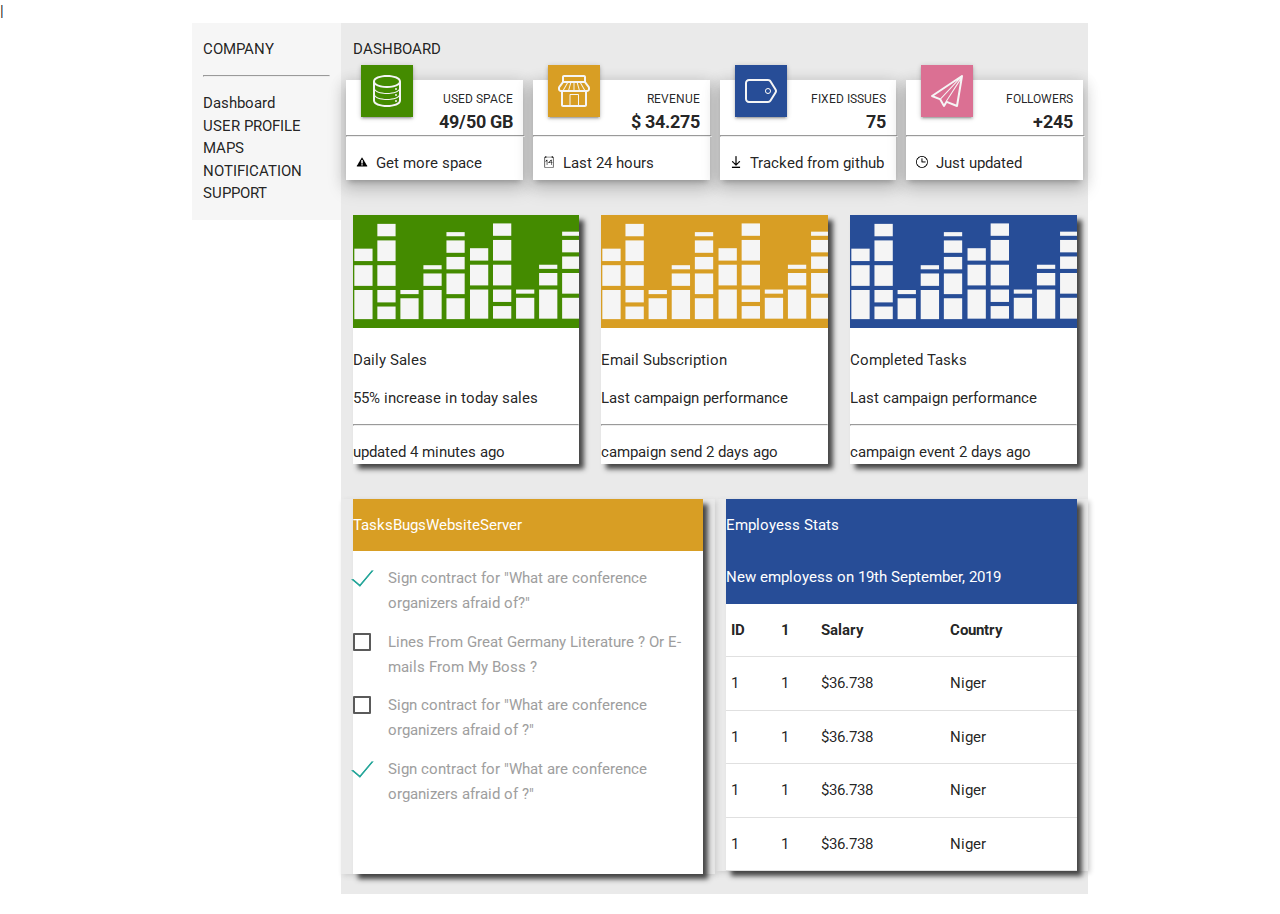
==== index.html @ 2d801c5c "finish top blocks" ====
<!DOCTYPE html>
<html lang="en">

<head>
    <meta charset="UTF-8">
    <meta http-equiv="X-UA-Compatible" content="IE=edge">
    <meta name="viewport" content="width=device-width, initial-scale=1.0">
    <!-- Compiled and minified CSS -->
    <link rel="stylesheet" href="https://cdnjs.cloudflare.com/ajax/libs/materialize/1.0.0/css/materialize.min.css">|
    <link rel="preconnect" href="https://fonts.googleapis.com">
<link rel="preconnect" href="https://fonts.gstatic.com" crossorigin>
<link href="https://fonts.googleapis.com/css2?family=Roboto:wght@300&display=swap" rel="stylesheet">
    <link rel="stylesheet" href="./css/style.css">
    <title>Document</title>
</head>

<body>


    <div class="container">
        <div class="row">

            <div class="col s0 m0 xl2 blocknav">
                <p>COMPANY</p>
                <hr>
                <ul>
                    <li>Dashboard</li>
                    <li>USER PROFILE</li>
                    <li>MAPS</li>
                    <li>NOTIFICATION</li>
                    <li>SUPPORT</li>
                </ul>


            </div>
            <div class="col s12 m12 xl10 bg-main-col">
                <p>DASHBOARD</p>


                <div class="row">
                    <div class="col s12 m6 l6 xl3 adaptdiv">
                        <div class="forcolorblock z-depth-3">
                            <img class="colorblock-1 blockico-top z-depth-1" src="./img/data_white.svg" alt="">
                            <p class="hcard-text">USED SPACE</p>
                            <p class="hcard-text-2">49/50 GB</p>
                            <hr class="hronblock">
                            <p class="desc-top-card"> <span>   <img class="ico-top-card-desc" src="./img/alert.png" alt=""> &nbsp; </span> Get more space</p>
                        </div>
                    </div>
                    <div class="col s12 m6 l6 xl3 adaptdiv">

                        <div class="forcolorblock z-depth-3">

                            <img class="colorblock-2 blockico-top z-depth-1" src="./img/shop_white.svg" alt="">
                            <p class="hcard-text">REVENUE</p>
                            <p class="hcard-text-2">$ 34.275</p>
                            <hr class="hronblock">
                            <p class="desc-top-card"> <span>   <img class="ico-top-card-desc" src="./img/calendar.png" alt=""> &nbsp; </span> Last 24 hours</p>
                        </div>

                    </div>
                    <div class="col s12 m6 l6 xl3 adaptdiv">

                        <div class="forcolorblock z-depth-3">

                            <img class="colorblock-3 blockico-top z-depth-1" src="./img/tag_white.svg" alt="">
                            <p class="hcard-text">FIXED ISSUES</p>
                            <p class="hcard-text-2">75</p>
                            <hr class="hronblock">
                            <p class="desc-top-card"> <span>   <img class="ico-top-card-desc" src="./img/down.png" alt="">  &nbsp;</span> Tracked from github</p>
                        </div>

                    </div>
                    <div class="col s12 m6 l6 xl3 adaptdiv">

                        <div class="forcolorblock z-depth-3">

                            <img class="colorblock-4 blockico-top z-depth-1" src="./img/paperplane_white.svg" alt="">
                            <p class="hcard-text">FOLLOWERS</p>
                            <p class="hcard-text-2">+245</p>
                            <hr class="hronblock">
                            <p class="desc-top-card"> <span>   <img class="ico-top-card-desc" src="./img/time.png" alt="">  &nbsp;</span> Just updated</p>
                        </div>

                    </div>
                </div>

                <div class="row">
                    <div class="col s12 m12 l4 xl4 graphblock ">
                        <div class="blocks-graph">
                            <img class="imggraph1" src="./img/graphics.svg" alt="">
                            <p>Daily Sales</p>
                            <p>55% increase in today sales</p>
                            <hr>

                            <p>updated 4 minutes ago</p>
                        </div>
                    </div>
                    <div class="col s12 m12 l4 xl4 graphblock ">
                        <div class="blocks-graph">
                            <img class="imggraph2" src="./img/graphics.svg" alt="">
                            <p>Email Subscription</p>
                            <p>Last campaign performance</p>
                            <hr>

                            <p>campaign send 2 days ago</p>
                        </div>
                    </div>
                    <div class="col s12 m12 l4 xl4 graphblock ">
                        <div class="blocks-graph">
                            <img class="imggraph3" src="./img/graphics.svg" alt="">
                            <p>Completed Tasks</p>
                            <p>Last campaign performance</p>
                            <hr>

                            <p>campaign event 2 days ago</p>
                        </div>
                    </div>
                </div>


                <div class="row">
                    <div class="col s12 m12 l12 xl6 task-employ">

                        <div class="checkers">

                            <div class="topplockk1 cte">
                                <p>Tasks</p>
                                <p>Bugs</p>
                                <p>Website</p>
                                <p>Server</p>
                            </div>


                            <form class="color-check-form" action="#">
                                <p>

                                    <label>
                                        <input type="checkbox" checked="checked" />
                                        <span>Sign contract for "What are conference organizers afraid of?"</span>
                                    </label>
                                </p>
                                <p>
                                    <label>
                                        <input type="checkbox" />
                                        <span>Lines From Great Germany Literature ? Or E-mails From My Boss ?</span>
                                    </label>
                                </p>
                                <p>
                                    <label>
                                        <input type="checkbox" />
                                        <span>Sign contract for "What are conference organizers afraid of ?"</span>
                                    </label>
                                </p>
                                <p>
                                    <label>
                                        <input type="checkbox" checked="checked" />
                                        <span>Sign contract for "What are conference organizers afraid of ?"</span>
                                    </label>
                                </p>

                            </form>
                        </div>
                    </div>
                    <div class="col s12 m12 l12 xl6 task-employ ">

                        <div class="back-task-emp">

                            <div class="topplockk2 cte">
                                <p>Employess Stats</p>
                                <p>New employess on 19th September, 2019</p>
                            </div>



                            <table>
                                <thead>
                                    <tr>
                                        <th>ID</th>
                                        <th>1</th>
                                        <th>Salary</th>
                                        <th>Country</th>
                                    </tr>
                                </thead>

                                <tbody>
                                    <tr>
                                        <td>1</td>
                                        <td>1</td>
                                        <td>$36.738</td>
                                        <td>Niger</td>
                                    </tr>
                                    <tr>
                                        <td>1</td>
                                        <td>1</td>
                                        <td>$36.738</td>
                                        <td>Niger</td>
                                    </tr>
                                    <tr>
                                        <td>1</td>
                                        <td>1</td>
                                        <td>$36.738</td>
                                        <td>Niger</td>
                                    </tr>
                                    <tr>
                                        <td>1</td>
                                        <td>1</td>
                                        <td>$36.738</td>
                                        <td>Niger</td>
                                    </tr>

                                </tbody>
                            </table>
                        </div>
                    </div>
                </div>


            </div>
        </div>
    </div>









    <!-- Compiled and minified JavaScript -->
    <script src="https://cdnjs.cloudflare.com/ajax/libs/materialize/1.0.0/js/materialize.min.js"></script>
</body>

</html>
---- css/style.css ----
* {
    font-family: 'Roboto', sans-serif;
}

.blocknav {
    display: block;
background-color: #f6f6f6;
}

@media (max-width: 1200px) {
    .blocknav {
        display: none;
    }
}


.colorblock-1 {
    background-color:#448b00;
    position: absolute;
    top: -15px;
    left: 15px;
   
}

.desc-top-card {
    display: flex;
    justify-content: start;
    align-items: center;
    align-content: center;
    align-self: center;
    padding-left: 10px;
    padding-bottom: 5px;
}

.ico-top-card-desc {
    width: 12px;
}

.hronblock {
    max-width: 100%;
    min-width: 100%;
    margin: 0;
    padding: 0;
}

.hcard-text-2 {
    margin: 0px;
    font-size: 18px;
    font-weight: bolder;
    padding-right: 10px;
}

.adaptdiv {
    margin: 0px;
    padding: 0px !important;
}

.hcard-text {
    font-size: 12px;
    margin: 0px;
    padding: 0px;
    padding-right: 10px;
    padding-top: 10px;
}

.colorblock-2 {
    background-color: 
    #d89e24;
    position: absolute;
    top: -15px;
    left: 15px;
}

.colorblock-3 {
    background-color: #274d97;
    position: absolute;
    top: -15px;
    left: 15px;
}

.colorblock-4 {
    background-color: #db7093;
    position: absolute;
    top: -15px;
    left: 15px;
}

.forcolorblock {
    position: relative;
    /* box-shadow: 5px 5px 5px rgba(48, 48, 48, 0.884); */
margin: 5px;
text-align: right;
background-color: white;
padding-right: 
}




.bg-main-col {
    background-color: #eaeaea;
}


.imggraph1  {
    max-width: 100%;
    min-width: 100%;
background-color: #448b00;

}

.imggraph2  {
    max-width: 100%;
    min-width: 100%;
background-color:  
#d89e24;

}

.imggraph3  {
    max-width: 100%;
    min-width: 100%;
background-color: #274d97;

}

.task-employ {
    box-shadow: 2px 2px 5px rgb(207, 207, 207);

}


.cte {
    color: white;
}

.topplockk1 {
    display: flex;
    flex-direction: row;
    background-color: 
    #d89e24;
}

.topplockk2 {
    display: flex;
    flex-direction: column;
    background-color: #274d97;
}

.blocks-graph {
    background-color: white;
    box-shadow: 5px 5px 5px rgba(48, 48, 48, 0.884);
}

.back-task-emp {
    background-color: white;
    box-shadow: 5px 5px 5px rgba(48, 48, 48, 0.884);
}

.checkers {
    background-color: white;
    box-shadow: 5px 5px 5px rgba(48, 48, 48, 0.884);
    height: 375px;
}

.blockico-top {
    padding: 10px;
}
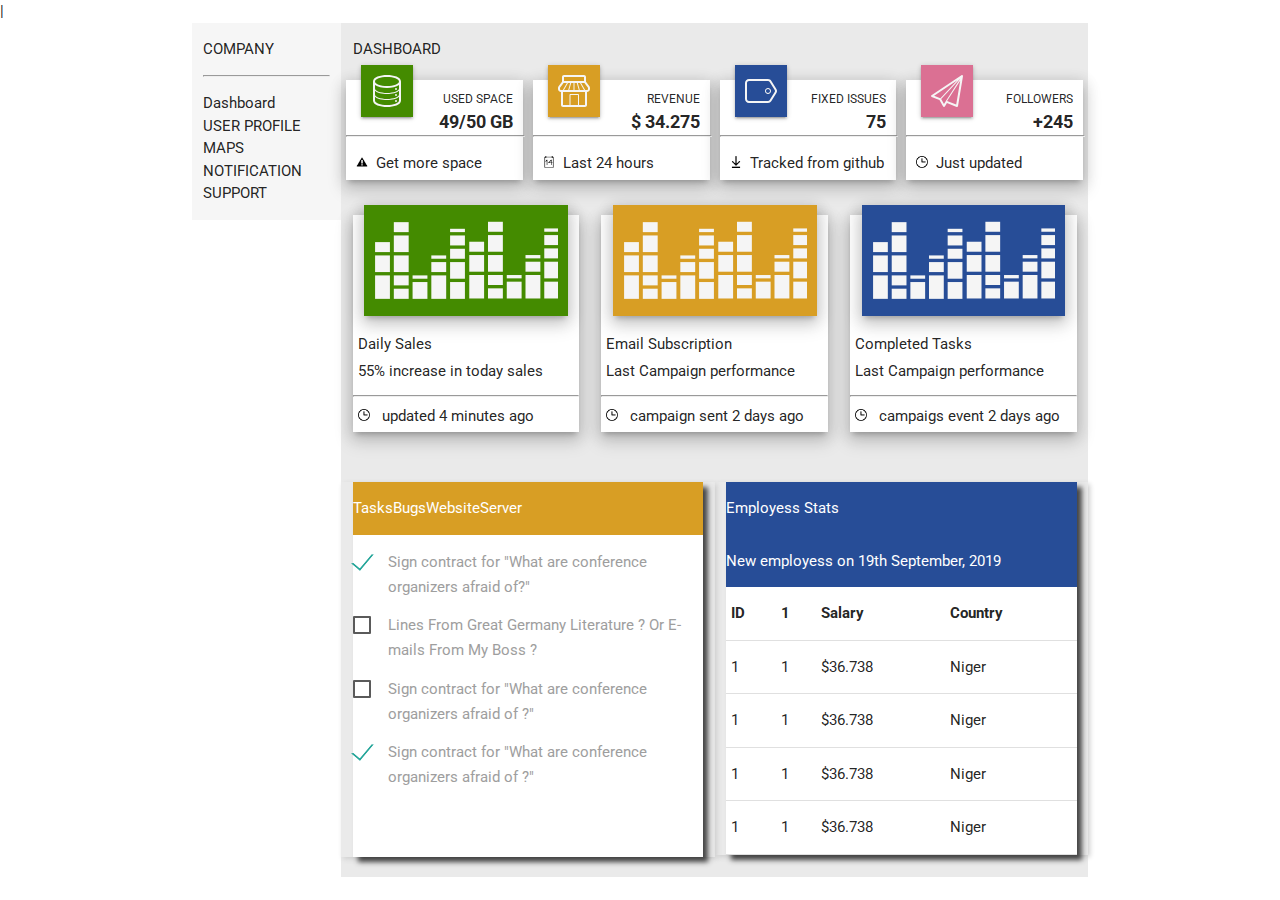
==== commit 17603d06: "ready middle blocks" ====
--- a/index.html
+++ b/index.html
@@ -8,8 +8,8 @@
     <!-- Compiled and minified CSS -->
     <link rel="stylesheet" href="https://cdnjs.cloudflare.com/ajax/libs/materialize/1.0.0/css/materialize.min.css">|
     <link rel="preconnect" href="https://fonts.googleapis.com">
-<link rel="preconnect" href="https://fonts.gstatic.com" crossorigin>
-<link href="https://fonts.googleapis.com/css2?family=Roboto:wght@300&display=swap" rel="stylesheet">
+    <link rel="preconnect" href="https://fonts.gstatic.com" crossorigin>
+    <link href="https://fonts.googleapis.com/css2?family=Roboto:wght@300&display=swap" rel="stylesheet">
     <link rel="stylesheet" href="./css/style.css">
     <title>Document</title>
 </head>
@@ -44,7 +44,8 @@
                             <p class="hcard-text">USED SPACE</p>
                             <p class="hcard-text-2">49/50 GB</p>
                             <hr class="hronblock">
-                            <p class="desc-top-card"> <span>   <img class="ico-top-card-desc" src="./img/alert.png" alt=""> &nbsp; </span> Get more space</p>
+                            <p class="desc-top-card"> <span> <img class="ico-top-card-desc" src="./img/alert.png"
+                                        alt=""> &nbsp; </span> Get more space</p>
                         </div>
                     </div>
                     <div class="col s12 m6 l6 xl3 adaptdiv">
@@ -55,7 +56,8 @@
                             <p class="hcard-text">REVENUE</p>
                             <p class="hcard-text-2">$ 34.275</p>
                             <hr class="hronblock">
-                            <p class="desc-top-card"> <span>   <img class="ico-top-card-desc" src="./img/calendar.png" alt=""> &nbsp; </span> Last 24 hours</p>
+                            <p class="desc-top-card"> <span> <img class="ico-top-card-desc" src="./img/calendar.png"
+                                        alt=""> &nbsp; </span> Last 24 hours</p>
                         </div>
 
                     </div>
@@ -67,7 +69,8 @@
                             <p class="hcard-text">FIXED ISSUES</p>
                             <p class="hcard-text-2">75</p>
                             <hr class="hronblock">
-                            <p class="desc-top-card"> <span>   <img class="ico-top-card-desc" src="./img/down.png" alt="">  &nbsp;</span> Tracked from github</p>
+                            <p class="desc-top-card"> <span> <img class="ico-top-card-desc" src="./img/down.png" alt="">
+                                    &nbsp;</span> Tracked from github</p>
                         </div>
 
                     </div>
@@ -79,41 +82,51 @@
                             <p class="hcard-text">FOLLOWERS</p>
                             <p class="hcard-text-2">+245</p>
                             <hr class="hronblock">
-                            <p class="desc-top-card"> <span>   <img class="ico-top-card-desc" src="./img/time.png" alt="">  &nbsp;</span> Just updated</p>
+                            <p class="desc-top-card"> <span> <img class="ico-top-card-desc" src="./img/time.png" alt="">
+                                    &nbsp;</span> Just updated</p>
                         </div>
 
                     </div>
                 </div>
 
                 <div class="row">
-                    <div class="col s12 m12 l4 xl4 graphblock ">
-                        <div class="blocks-graph">
-                            <img class="imggraph1" src="./img/graphics.svg" alt="">
-                            <p>Daily Sales</p>
-                            <p>55% increase in today sales</p>
-                            <hr>
-
-                            <p>updated 4 minutes ago</p>
-                        </div>
-                    </div>
-                    <div class="col s12 m12 l4 xl4 graphblock ">
-                        <div class="blocks-graph">
-                            <img class="imggraph2" src="./img/graphics.svg" alt="">
-                            <p>Email Subscription</p>
-                            <p>Last campaign performance</p>
-                            <hr>
-
-                            <p>campaign send 2 days ago</p>
-                        </div>
-                    </div>
-                    <div class="col s12 m12 l4 xl4 graphblock ">
-                        <div class="blocks-graph">
-                            <img class="imggraph3" src="./img/graphics.svg" alt="">
-                            <p>Completed Tasks</p>
-                            <p>Last campaign performance</p>
-                            <hr>
-
-                            <p>campaign event 2 days ago</p>
+                    <div class="col s12 m12 l4 xl4  ">
+                        <div class="graphcont z-depth-3">
+                            <img class="graphimg z-depth-3 c1" src="./img/graphics.svg" alt="">
+                            <div class="text-graph">
+                                <p class="graph-text-d">Daily Sales</p>
+                                <p class="graph-text-d">55% increase in today sales</p>
+                                <hr>
+                                <p class="graph-text-d"> <span> <img class="ico-top-card-desc" src="./img/time.png"
+                                            alt="">
+                                        &nbsp;</span> updated 4 minutes ago</p>
+                            </div>
+                        </div>
+                    </div>
+                    <div class="col s12 m12 l4 xl4  ">
+                        <div class="graphcont z-depth-3">
+                            <img class="graphimg z-depth-3 c2" src="./img/graphics.svg" alt="">
+                            <div class="text-graph">
+                                <p class="graph-text-d">Email Subscription</p>
+                                <p class="graph-text-d">Last Campaign performance</p>
+                                <hr>
+                                <p class="graph-text-d"> <span> <img class="ico-top-card-desc" src="./img/time.png"
+                                            alt="">
+                                        &nbsp;</span> campaign sent 2 days ago</p>
+                            </div>
+                        </div>
+                    </div>
+                    <div class="col s12 m12 l4 xl4  ">
+                        <div class="graphcont z-depth-3">
+                            <img class="graphimg z-depth-3 c3" src="./img/graphics.svg" alt="">
+                            <div class="text-graph">
+                                <p class="graph-text-d">Completed Tasks</p>
+                                <p class="graph-text-d">Last Campaign performance</p>
+                                <hr>
+                                <p class="graph-text-d"> <span> <img class="ico-top-card-desc" src="./img/time.png"
+                                            alt="">
+                                        &nbsp;</span> campaigs event 2 days ago</p>
+                            </div>
                         </div>
                     </div>
                 </div>
--- a/css/style.css
+++ b/css/style.css
@@ -91,7 +91,6 @@
 margin: 5px;
 text-align: right;
 background-color: white;
-padding-right: 
 }
 
 
@@ -102,26 +101,34 @@
 }
 
 
+.imggraph {
+    position: relative;
+    overflow: hidden;
+}
+
 .imggraph1  {
-    max-width: 100%;
-    min-width: 100%;
+    /* max-width: 90%; */
+    /* min-width: 90%; */
+    width: 18%;
 background-color: #448b00;
-
+position: absolute;
 }
 
 .imggraph2  {
-    max-width: 100%;
-    min-width: 100%;
+    /* max-width: 90%; */
+    /* min-width: 90%; */
+    width: 18%;
 background-color:  
 #d89e24;
-
+position: absolute;
 }
 
 .imggraph3  {
-    max-width: 100%;
-    min-width: 100%;
+    /* max-width: 90%; */
+    /* min-width: 90%; */
+    width: 18%;
 background-color: #274d97;
-
+position: absolute;
 }
 
 .task-employ {
@@ -150,6 +157,7 @@
 .blocks-graph {
     background-color: white;
     box-shadow: 5px 5px 5px rgba(48, 48, 48, 0.884);
+    overflow: hidden;
 }
 
 .back-task-emp {
@@ -166,3 +174,43 @@
 .blockico-top {
     padding: 10px;
 }
+
+
+
+
+.graphimg {
+    width: 90%;
+   
+    position: relative;
+    top: -10px;
+    padding: 10px;
+}
+
+.c1 {
+    background-color: #448b00;
+}
+
+.c2 {
+background-color: #d89e24;;
+}
+
+.c3 {
+    background-color: #274d97;
+}
+
+.graphcont {
+    background-color: white;
+    text-align: center;
+    margin-bottom: 30px;
+}
+
+.text-graph {
+    text-align: start;
+}
+
+.graph-text-d {
+    padding-left: 0px;
+    margin: 0px;
+    padding-left: 5px;
+    padding-bottom: 5px;
+}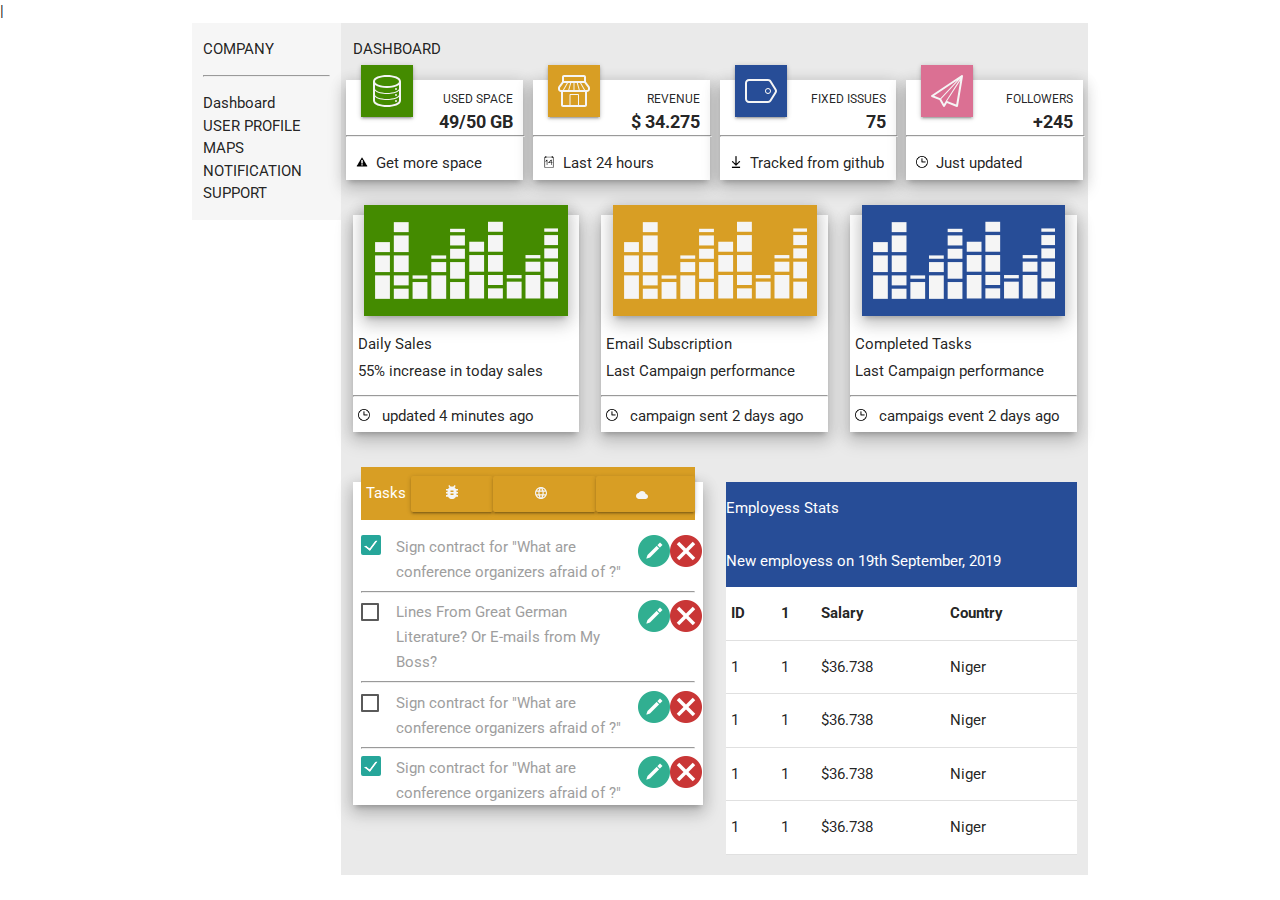
==== commit 364d510a: "added task block" ====
--- a/index.html
+++ b/index.html
@@ -135,44 +135,81 @@
                 <div class="row">
                     <div class="col s12 m12 l12 xl6 task-employ">
 
-                        <div class="checkers">
+                        <div class="checkers z-depth-3">
 
                             <div class="topplockk1 cte">
-                                <p>Tasks</p>
-                                <p>Bugs</p>
-                                <p>Website</p>
-                                <p>Server</p>
-                            </div>
-
-
-                            <form class="color-check-form" action="#">
-                                <p>
-
-                                    <label>
-                                        <input type="checkbox" checked="checked" />
-                                        <span>Sign contract for "What are conference organizers afraid of?"</span>
-                                    </label>
-                                </p>
-                                <p>
-                                    <label>
-                                        <input type="checkbox" />
-                                        <span>Lines From Great Germany Literature ? Or E-mails From My Boss ?</span>
-                                    </label>
-                                </p>
-                                <p>
-                                    <label>
-                                        <input type="checkbox" />
-                                        <span>Sign contract for "What are conference organizers afraid of ?"</span>
-                                    </label>
-                                </p>
-                                <p>
-                                    <label>
-                                        <input type="checkbox" checked="checked" />
-                                        <span>Sign contract for "What are conference organizers afraid of ?"</span>
-                                    </label>
-                                </p>
-
-                            </form>
+                                <p class="ptaska"> Tasks</p>
+                                <a class="waves-effect waves-light btn bt-task"> <span> <img class="ico-top-card-desc"
+                                            src="./img/bug.svg" alt="">
+                                        &nbsp;</span>Bugs</a>
+                                <a class="waves-effect waves-light btn bt-task"> <span> <img class="ico-top-card-desc"
+                                            src="./img/web.svg" alt="">
+                                        &nbsp;</span> Website</a>
+                                <a class="waves-effect waves-light btn bt-task"> <span> <img class="ico-top-card-desc"
+                                            src="./img/cloud.svg" alt="">
+                                        &nbsp;</span> Server</a>
+                            </div>
+
+                            <div class="container ch_cont">
+                                <div class="row row_ch">
+                                    <div class="col s10"> <label>
+                                            <input type="checkbox" class="filled-in" checked="checked" />
+                                            <span>Sign contract for "What are conference organizers afraid of ?"</span>
+                                        </label></div>
+                                    <div class="col s2 icos-check"><img class="ico-check-img" src="./img/edit.png"
+                                            alt="">
+                                        <img class="ico-check-img" src="./img/remove.png" alt="">
+
+                                    </div>
+
+                                </div>
+                                <hr>
+                                
+ <div class="row row_ch">
+                                    <div class="col s10"> <label>
+                                            <input type="checkbox"  />
+                                            <span>Lines From Great German Literature? Or E-mails from My Boss?</span>
+                                        </label></div>
+                                    <div class="col s2 icos-check"><img class="ico-check-img" src="./img/edit.png"
+                                            alt="">
+                                        <img class="ico-check-img" src="./img/remove.png" alt="">
+
+                                    </div>
+
+                                </div>
+                                <hr>
+
+                                
+ <div class="row row_ch">
+                                    <div class="col s10"> <label>
+                                            <input type="checkbox"  />
+                                            <span>Sign contract for "What are conference organizers afraid of ?"</span>
+                                        </label></div>
+                                    <div class="col s2 icos-check"><img class="ico-check-img" src="./img/edit.png"
+                                            alt="">
+                                        <img class="ico-check-img" src="./img/remove.png" alt="">
+
+                                    </div>
+
+                                </div>
+                                <hr>
+
+                                
+ <div class="row row_ch">
+                                    <div class="col s10"> <label>
+                                            <input type="checkbox" class="filled-in" checked="checked" />
+                                            <span>Sign contract for "What are conference organizers afraid of ?"</span>
+                                        </label></div>
+                                    <div class="col s2 icos-check"><img class="ico-check-img" src="./img/edit.png"
+                                            alt="">
+                                        <img class="ico-check-img" src="./img/remove.png" alt="">
+
+                                    </div>
+
+                                </div>
+                               
+
+                            </div>
                         </div>
                     </div>
                     <div class="col s12 m12 l12 xl6 task-employ ">
--- a/css/style.css
+++ b/css/style.css
@@ -132,20 +132,39 @@
 }
 
 .task-employ {
-    box-shadow: 2px 2px 5px rgb(207, 207, 207);
+    /* box-shadow: 2px 2px 5px rgb(207, 207, 207); */
 
 }
 
 
 .cte {
     color: white;
+    
 }
 
 .topplockk1 {
     display: flex;
     flex-direction: row;
+    align-items: center;
+  
     background-color: 
     #d89e24;
+    width: 95%;
+    position: relative;
+    top: -15px;
+}
+
+.ptaska {
+    padding-right: 5px;
+    padding-left: 5px;
+}
+
+.bt-task {
+    background-color: #d89e24;;
+}
+
+.bt-task:hover {
+background-color: #ffae00;;
 }
 
 .topplockk2 {
@@ -156,27 +175,39 @@
 
 .blocks-graph {
     background-color: white;
-    box-shadow: 5px 5px 5px rgba(48, 48, 48, 0.884);
+    /* box-shadow: 5px 5px 5px rgba(48, 48, 48, 0.884); */
     overflow: hidden;
 }
 
 .back-task-emp {
     background-color: white;
-    box-shadow: 5px 5px 5px rgba(48, 48, 48, 0.884);
+    /* box-shadow: 5px 5px 5px rgba(48, 48, 48, 0.884); */
 }
 
 .checkers {
     background-color: white;
-    box-shadow: 5px 5px 5px rgba(48, 48, 48, 0.884);
-    height: 375px;
+    /* box-shadow: 5px 5px 5px rgba(48, 48, 48, 0.884); */
+    display: flex;
+    flex-direction: column;
+    align-items: center;
+   
 }
 
 .blockico-top {
     padding: 10px;
 }
 
-
-
+.ch_cont {
+    margin: 0px !important;
+    padding: 0px !important;
+    width: 95%;
+}
+
+.ico-check-img {
+    width: 100%;
+    position: relative;
+    left: -20px;
+}
 
 .graphimg {
     width: 90%;
@@ -213,4 +244,16 @@
     margin: 0px;
     padding-left: 5px;
     padding-bottom: 5px;
+}
+
+.checkspan {
+    font-size: 11px !important;
+}
+
+.icos-check {
+    display: flex;
+}
+
+.row_ch {
+    margin-bottom: 0px !important;
 }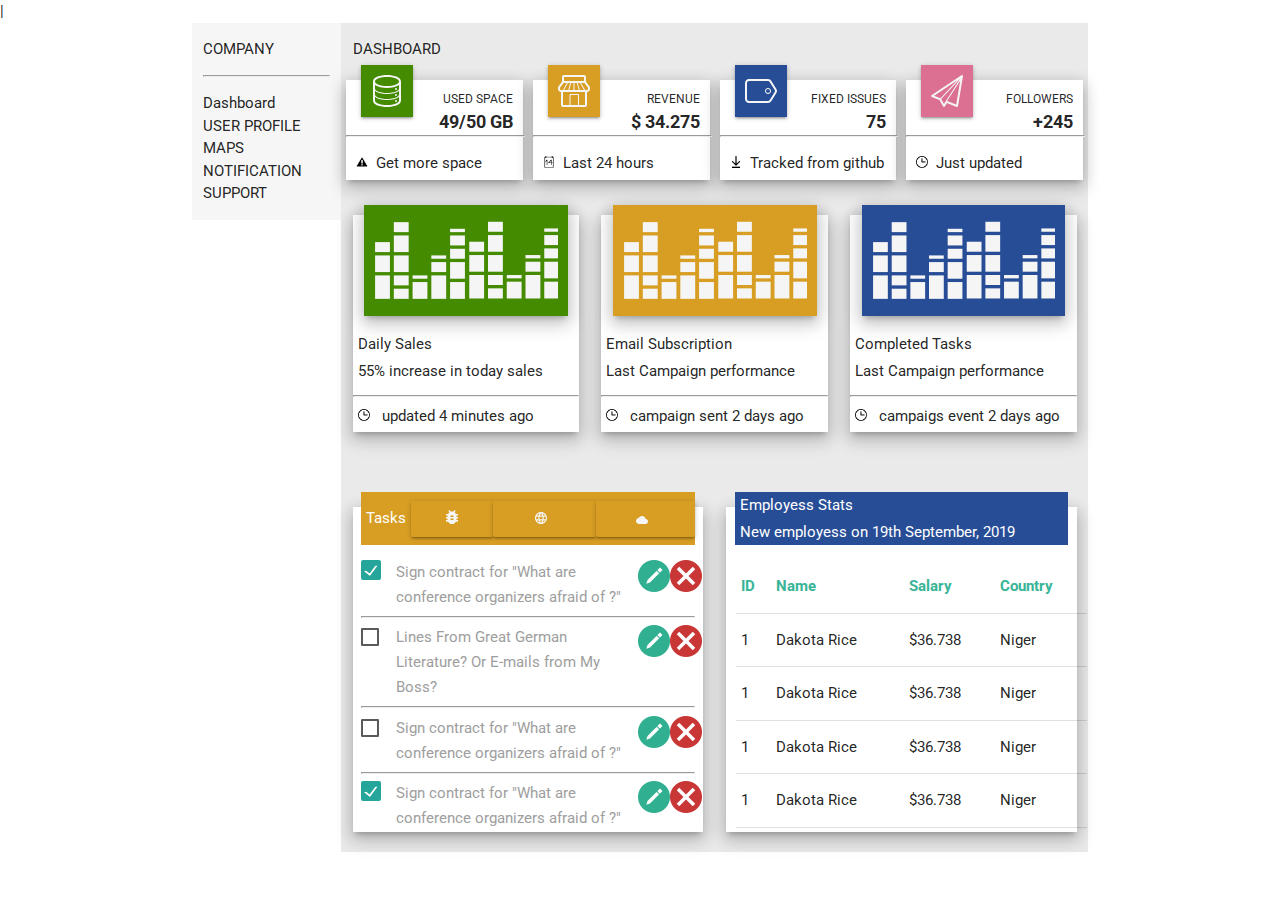
==== commit e47c04e0: "finish all blocks" ====
--- a/index.html
+++ b/index.html
@@ -133,9 +133,9 @@
 
 
                 <div class="row">
-                    <div class="col s12 m12 l12 xl6 task-employ">
-
-                        <div class="checkers z-depth-3">
+                    <div class="col s12 m12 l12 xl6 task-employ  bot-block-size mbb-2">
+
+                        <div class="checkers z-depth-3 bot-block-size">
 
                             <div class="topplockk1 cte">
                                 <p class="ptaska"> Tasks</p>
@@ -164,10 +164,10 @@
 
                                 </div>
                                 <hr>
-                                
- <div class="row row_ch">
-                                    <div class="col s10"> <label>
-                                            <input type="checkbox"  />
+
+                                <div class="row row_ch">
+                                    <div class="col s10"> <label>
+                                            <input type="checkbox" />
                                             <span>Lines From Great German Literature? Or E-mails from My Boss?</span>
                                         </label></div>
                                     <div class="col s2 icos-check"><img class="ico-check-img" src="./img/edit.png"
@@ -179,10 +179,10 @@
                                 </div>
                                 <hr>
 
-                                
- <div class="row row_ch">
-                                    <div class="col s10"> <label>
-                                            <input type="checkbox"  />
+
+                                <div class="row row_ch">
+                                    <div class="col s10"> <label>
+                                            <input type="checkbox" />
                                             <span>Sign contract for "What are conference organizers afraid of ?"</span>
                                         </label></div>
                                     <div class="col s2 icos-check"><img class="ico-check-img" src="./img/edit.png"
@@ -194,8 +194,8 @@
                                 </div>
                                 <hr>
 
-                                
- <div class="row row_ch">
+
+                                <div class="row row_ch">
                                     <div class="col s10"> <label>
                                             <input type="checkbox" class="filled-in" checked="checked" />
                                             <span>Sign contract for "What are conference organizers afraid of ?"</span>
@@ -207,27 +207,27 @@
                                     </div>
 
                                 </div>
-                               
-
-                            </div>
-                        </div>
-                    </div>
-                    <div class="col s12 m12 l12 xl6 task-employ ">
-
-                        <div class="back-task-emp">
+
+
+                            </div>
+                        </div>
+                    </div>
+                    <div class="col s12 m12 l12 xl6 task-employ  bot-block-size mbb-2">
+
+                        <div class="back-task-emp z-depth-3 bot-block-size">
 
                             <div class="topplockk2 cte">
-                                <p>Employess Stats</p>
-                                <p>New employess on 19th September, 2019</p>
-                            </div>
-
-
-
-                            <table>
+                                <p class="text-employ">Employess Stats</p>
+                                <p class="text-employ">New employess on 19th September, 2019</p>
+                            </div>
+
+
+
+                            <table class="salary-table">
                                 <thead>
-                                    <tr>
+                                    <tr class="color-tr-th">
                                         <th>ID</th>
-                                        <th>1</th>
+                                        <th>Name</th>
                                         <th>Salary</th>
                                         <th>Country</th>
                                     </tr>
@@ -236,25 +236,25 @@
                                 <tbody>
                                     <tr>
                                         <td>1</td>
-                                        <td>1</td>
-                                        <td>$36.738</td>
-                                        <td>Niger</td>
-                                    </tr>
-                                    <tr>
-                                        <td>1</td>
-                                        <td>1</td>
-                                        <td>$36.738</td>
-                                        <td>Niger</td>
-                                    </tr>
-                                    <tr>
-                                        <td>1</td>
-                                        <td>1</td>
-                                        <td>$36.738</td>
-                                        <td>Niger</td>
-                                    </tr>
-                                    <tr>
-                                        <td>1</td>
-                                        <td>1</td>
+                                        <td>Dakota Rice</td>
+                                        <td>$36.738</td>
+                                        <td>Niger</td>
+                                    </tr>
+                                    <tr>
+                                        <td>1</td>
+                                        <td>Dakota Rice</td>
+                                        <td>$36.738</td>
+                                        <td>Niger</td>
+                                    </tr>
+                                    <tr>
+                                        <td>1</td>
+                                        <td>Dakota Rice</td>
+                                        <td>$36.738</td>
+                                        <td>Niger</td>
+                                    </tr>
+                                    <tr>
+                                        <td>1</td>
+                                        <td>Dakota Rice</td>
                                         <td>$36.738</td>
                                         <td>Niger</td>
                                     </tr>
--- a/css/style.css
+++ b/css/style.css
@@ -131,10 +131,7 @@
 position: absolute;
 }
 
-.task-employ {
-    /* box-shadow: 2px 2px 5px rgb(207, 207, 207); */
-
-}
+
 
 
 .cte {
@@ -171,6 +168,10 @@
     display: flex;
     flex-direction: column;
     background-color: #274d97;
+    width: 95%;
+    margin: 0 auto;
+    position: relative;
+    top: -15px;
 }
 
 .blocks-graph {
@@ -256,4 +257,28 @@
 
 .row_ch {
     margin-bottom: 0px !important;
+}
+
+.text-employ {
+    margin: 0px;
+padding-left: 5px;
+padding-top: 2px;
+padding-bottom: 2px;
+
+}
+
+.color-tr-th {
+    color: #38b498;
+}
+
+.salary-table {
+    margin-left: 10px !important;
+}
+
+.bot-block-size {
+    height: 325px !important;
+}
+
+.mbb-2 {
+    margin-top: 25px;
 }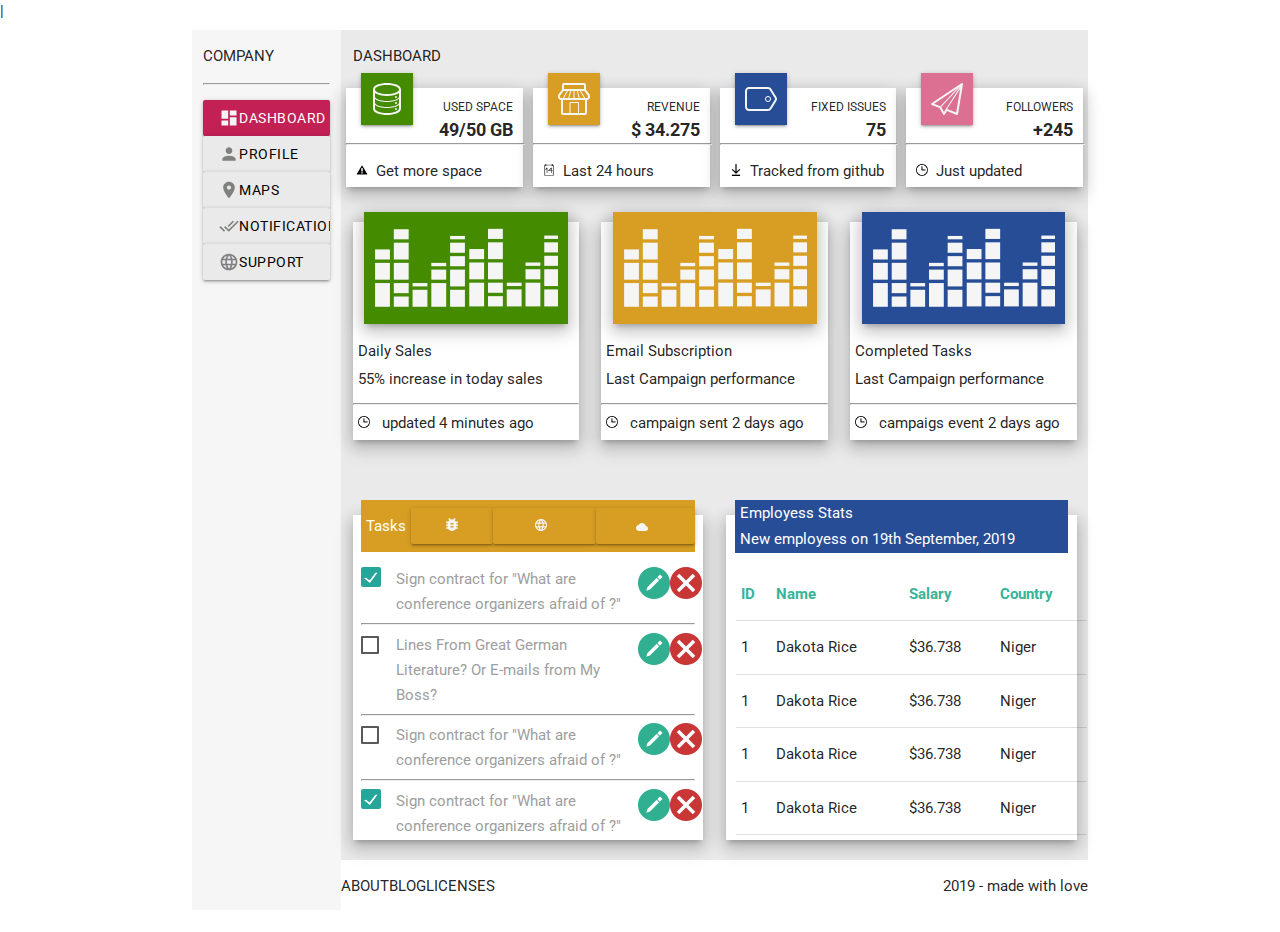
==== commit 4dc312fa: "page-1-complete" ====
--- a/index.html
+++ b/index.html
@@ -6,7 +6,8 @@
     <meta http-equiv="X-UA-Compatible" content="IE=edge">
     <meta name="viewport" content="width=device-width, initial-scale=1.0">
     <!-- Compiled and minified CSS -->
-    <link rel="stylesheet" href="https://cdnjs.cloudflare.com/ajax/libs/materialize/1.0.0/css/materialize.min.css">|
+    <link rel="stylesheet" href="https://cdnjs.cloudflare.com/ajax/libs/materialize/1.0.0/css/materialize.min.css">
+    |
     <link rel="preconnect" href="https://fonts.googleapis.com">
     <link rel="preconnect" href="https://fonts.gstatic.com" crossorigin>
     <link href="https://fonts.googleapis.com/css2?family=Roboto:wght@300&display=swap" rel="stylesheet">
@@ -15,28 +16,29 @@
 </head>
 
 <body>
-
-
-    <div class="container">
-        <div class="row">
-
+    <div class="container main-container">
+        <div class="row hrow-nav">
             <div class="col s0 m0 xl2 blocknav">
                 <p>COMPANY</p>
                 <hr>
                 <ul>
-                    <li>Dashboard</li>
-                    <li>USER PROFILE</li>
-                    <li>MAPS</li>
-                    <li>NOTIFICATION</li>
-                    <li>SUPPORT</li>
+                    <li><a class="waves-effect waves-light btn li-nav-btn-active"> <span class="i-s-n"><img
+                                    class="navimages-left" src="./img/dashboard_white.svg" alt=""></span> Dashboard</a>
+                    </li>
+                    <li><a class="waves-effect waves-light btn li-nav-btn"> <span class="i-s-n"><img
+                                    class="navimages-left" src="./img/account_gray.svg" alt=""></span> Profile</a></li>
+                    <li><a class="waves-effect waves-light btn li-nav-btn"> <span class="i-s-n"><img
+                                    class="navimages-left" src="./img/map_gray.svg" alt=""></span> Maps</a></li>
+                    <li><a class="waves-effect waves-light btn li-nav-btn"> <span class="i-s-n"><img
+                                    class="navimages-left" src="./img/notify_gray.svg" alt=""></span> Notification</a>
+                    </li>
+                    <li><a class="waves-effect waves-light btn li-nav-btn"> <span class="i-s-n"><img
+                                    class="navimages-left colorweb-ico-web" src="./img/support_gray.svg" alt=""></span>
+                            Support</a></li>
                 </ul>
-
-
             </div>
             <div class="col s12 m12 xl10 bg-main-col">
                 <p>DASHBOARD</p>
-
-
                 <div class="row">
                     <div class="col s12 m6 l6 xl3 adaptdiv">
                         <div class="forcolorblock z-depth-3">
@@ -49,9 +51,7 @@
                         </div>
                     </div>
                     <div class="col s12 m6 l6 xl3 adaptdiv">
-
-                        <div class="forcolorblock z-depth-3">
-
+                        <div class="forcolorblock z-depth-3">
                             <img class="colorblock-2 blockico-top z-depth-1" src="./img/shop_white.svg" alt="">
                             <p class="hcard-text">REVENUE</p>
                             <p class="hcard-text-2">$ 34.275</p>
@@ -59,36 +59,30 @@
                             <p class="desc-top-card"> <span> <img class="ico-top-card-desc" src="./img/calendar.png"
                                         alt=""> &nbsp; </span> Last 24 hours</p>
                         </div>
-
-                    </div>
-                    <div class="col s12 m6 l6 xl3 adaptdiv">
-
-                        <div class="forcolorblock z-depth-3">
-
+                    </div>
+                    <div class="col s12 m6 l6 xl3 adaptdiv">
+                        <div class="forcolorblock z-depth-3">
                             <img class="colorblock-3 blockico-top z-depth-1" src="./img/tag_white.svg" alt="">
                             <p class="hcard-text">FIXED ISSUES</p>
                             <p class="hcard-text-2">75</p>
                             <hr class="hronblock">
                             <p class="desc-top-card"> <span> <img class="ico-top-card-desc" src="./img/down.png" alt="">
-                                    &nbsp;</span> Tracked from github</p>
-                        </div>
-
-                    </div>
-                    <div class="col s12 m6 l6 xl3 adaptdiv">
-
-                        <div class="forcolorblock z-depth-3">
-
+                                    &nbsp;</span> Tracked from github
+                            </p>
+                        </div>
+                    </div>
+                    <div class="col s12 m6 l6 xl3 adaptdiv">
+                        <div class="forcolorblock z-depth-3">
                             <img class="colorblock-4 blockico-top z-depth-1" src="./img/paperplane_white.svg" alt="">
                             <p class="hcard-text">FOLLOWERS</p>
                             <p class="hcard-text-2">+245</p>
                             <hr class="hronblock">
                             <p class="desc-top-card"> <span> <img class="ico-top-card-desc" src="./img/time.png" alt="">
-                                    &nbsp;</span> Just updated</p>
-                        </div>
-
+                                    &nbsp;</span> Just updated
+                            </p>
+                        </div>
                     </div>
                 </div>
-
                 <div class="row">
                     <div class="col s12 m12 l4 xl4  ">
                         <div class="graphcont z-depth-3">
@@ -99,7 +93,8 @@
                                 <hr>
                                 <p class="graph-text-d"> <span> <img class="ico-top-card-desc" src="./img/time.png"
                                             alt="">
-                                        &nbsp;</span> updated 4 minutes ago</p>
+                                        &nbsp;</span> updated 4 minutes ago
+                                </p>
                             </div>
                         </div>
                     </div>
@@ -112,7 +107,8 @@
                                 <hr>
                                 <p class="graph-text-d"> <span> <img class="ico-top-card-desc" src="./img/time.png"
                                             alt="">
-                                        &nbsp;</span> campaign sent 2 days ago</p>
+                                        &nbsp;</span> campaign sent 2 days ago
+                                </p>
                             </div>
                         </div>
                     </div>
@@ -125,18 +121,15 @@
                                 <hr>
                                 <p class="graph-text-d"> <span> <img class="ico-top-card-desc" src="./img/time.png"
                                             alt="">
-                                        &nbsp;</span> campaigs event 2 days ago</p>
+                                        &nbsp;</span> campaigs event 2 days ago
+                                </p>
                             </div>
                         </div>
                     </div>
                 </div>
-
-
                 <div class="row">
                     <div class="col s12 m12 l12 xl6 task-employ  bot-block-size mbb-2">
-
                         <div class="checkers z-depth-3 bot-block-size">
-
                             <div class="topplockk1 cte">
                                 <p class="ptaska"> Tasks</p>
                                 <a class="waves-effect waves-light btn bt-task"> <span> <img class="ico-top-card-desc"
@@ -149,80 +142,63 @@
                                             src="./img/cloud.svg" alt="">
                                         &nbsp;</span> Server</a>
                             </div>
-
                             <div class="container ch_cont">
                                 <div class="row row_ch">
                                     <div class="col s10"> <label>
                                             <input type="checkbox" class="filled-in" checked="checked" />
                                             <span>Sign contract for "What are conference organizers afraid of ?"</span>
-                                        </label></div>
-                                    <div class="col s2 icos-check"><img class="ico-check-img" src="./img/edit.png"
-                                            alt="">
-                                        <img class="ico-check-img" src="./img/remove.png" alt="">
-
-                                    </div>
-
-                                </div>
-                                <hr>
-
+                                        </label>
+                                    </div>
+                                    <div class="col s2 icos-check"><img class="ico-check-img" src="./img/edit.png"
+                                            alt="">
+                                        <img class="ico-check-img" src="./img/remove.png" alt="">
+                                    </div>
+                                </div>
+                                <hr>
                                 <div class="row row_ch">
                                     <div class="col s10"> <label>
                                             <input type="checkbox" />
                                             <span>Lines From Great German Literature? Or E-mails from My Boss?</span>
-                                        </label></div>
-                                    <div class="col s2 icos-check"><img class="ico-check-img" src="./img/edit.png"
-                                            alt="">
-                                        <img class="ico-check-img" src="./img/remove.png" alt="">
-
-                                    </div>
-
-                                </div>
-                                <hr>
-
-
+                                        </label>
+                                    </div>
+                                    <div class="col s2 icos-check"><img class="ico-check-img" src="./img/edit.png"
+                                            alt="">
+                                        <img class="ico-check-img" src="./img/remove.png" alt="">
+                                    </div>
+                                </div>
+                                <hr>
                                 <div class="row row_ch">
                                     <div class="col s10"> <label>
                                             <input type="checkbox" />
                                             <span>Sign contract for "What are conference organizers afraid of ?"</span>
-                                        </label></div>
-                                    <div class="col s2 icos-check"><img class="ico-check-img" src="./img/edit.png"
-                                            alt="">
-                                        <img class="ico-check-img" src="./img/remove.png" alt="">
-
-                                    </div>
-
-                                </div>
-                                <hr>
-
-
+                                        </label>
+                                    </div>
+                                    <div class="col s2 icos-check"><img class="ico-check-img" src="./img/edit.png"
+                                            alt="">
+                                        <img class="ico-check-img" src="./img/remove.png" alt="">
+                                    </div>
+                                </div>
+                                <hr>
                                 <div class="row row_ch">
                                     <div class="col s10"> <label>
                                             <input type="checkbox" class="filled-in" checked="checked" />
                                             <span>Sign contract for "What are conference organizers afraid of ?"</span>
-                                        </label></div>
-                                    <div class="col s2 icos-check"><img class="ico-check-img" src="./img/edit.png"
-                                            alt="">
-                                        <img class="ico-check-img" src="./img/remove.png" alt="">
-
-                                    </div>
-
-                                </div>
-
-
+                                        </label>
+                                    </div>
+                                    <div class="col s2 icos-check"><img class="ico-check-img" src="./img/edit.png"
+                                            alt="">
+                                        <img class="ico-check-img" src="./img/remove.png" alt="">
+                                    </div>
+                                </div>
                             </div>
                         </div>
                     </div>
                     <div class="col s12 m12 l12 xl6 task-employ  bot-block-size mbb-2">
-
                         <div class="back-task-emp z-depth-3 bot-block-size">
-
                             <div class="topplockk2 cte">
                                 <p class="text-employ">Employess Stats</p>
                                 <p class="text-employ">New employess on 19th September, 2019</p>
                             </div>
-
-
-
                             <table class="salary-table">
                                 <thead>
                                     <tr class="color-tr-th">
@@ -232,7 +208,6 @@
                                         <th>Country</th>
                                     </tr>
                                 </thead>
-
                                 <tbody>
                                     <tr>
                                         <td>1</td>
@@ -258,26 +233,26 @@
                                         <td>$36.738</td>
                                         <td>Niger</td>
                                     </tr>
-
                                 </tbody>
                             </table>
                         </div>
                     </div>
                 </div>
-
-
             </div>
+
+<hr>
+<div class="footer">
+
+    <div class="left"><p>ABOUT</p><p>BLOG</p><p>LICENSES</p></div>
+    <div class="right"><p>2019 - made with love</p></div>
+
+
+</div>
+
+
+
         </div>
     </div>
-
-
-
-
-
-
-
-
-
     <!-- Compiled and minified JavaScript -->
     <script src="https://cdnjs.cloudflare.com/ajax/libs/materialize/1.0.0/js/materialize.min.js"></script>
 </body>
--- a/css/style.css
+++ b/css/style.css
@@ -4,8 +4,12 @@
 
 .blocknav {
     display: block;
-background-color: #f6f6f6;
-}
+    background-color: #f6f6f6;
+    height: 880px;
+}
+
+
+
 
 @media (max-width: 1200px) {
     .blocknav {
@@ -15,11 +19,11 @@
 
 
 .colorblock-1 {
-    background-color:#448b00;
+    background-color: #448b00;
     position: absolute;
     top: -15px;
     left: 15px;
-   
+
 }
 
 .desc-top-card {
@@ -64,8 +68,8 @@
 }
 
 .colorblock-2 {
-    background-color: 
-    #d89e24;
+    background-color:
+        #d89e24;
     position: absolute;
     top: -15px;
     left: 15px;
@@ -88,12 +92,10 @@
 .forcolorblock {
     position: relative;
     /* box-shadow: 5px 5px 5px rgba(48, 48, 48, 0.884); */
-margin: 5px;
-text-align: right;
-background-color: white;
-}
-
-
+    margin: 5px;
+    text-align: right;
+    background-color: white;
+}
 
 
 .bg-main-col {
@@ -106,46 +108,44 @@
     overflow: hidden;
 }
 
-.imggraph1  {
+.imggraph1 {
     /* max-width: 90%; */
     /* min-width: 90%; */
     width: 18%;
-background-color: #448b00;
-position: absolute;
-}
-
-.imggraph2  {
+    background-color: #448b00;
+    position: absolute;
+}
+
+.imggraph2 {
     /* max-width: 90%; */
     /* min-width: 90%; */
     width: 18%;
-background-color:  
-#d89e24;
-position: absolute;
-}
-
-.imggraph3  {
+    background-color:
+        #d89e24;
+    position: absolute;
+}
+
+.imggraph3 {
     /* max-width: 90%; */
     /* min-width: 90%; */
     width: 18%;
-background-color: #274d97;
-position: absolute;
-}
-
-
+    background-color: #274d97;
+    position: absolute;
+}
 
 
 .cte {
     color: white;
-    
+
 }
 
 .topplockk1 {
     display: flex;
     flex-direction: row;
     align-items: center;
-  
-    background-color: 
-    #d89e24;
+
+    background-color:
+        #d89e24;
     width: 95%;
     position: relative;
     top: -15px;
@@ -157,11 +157,13 @@
 }
 
 .bt-task {
-    background-color: #d89e24;;
+    background-color: #d89e24;
+    ;
 }
 
 .bt-task:hover {
-background-color: #ffae00;;
+    background-color: #ffae00;
+    ;
 }
 
 .topplockk2 {
@@ -191,7 +193,7 @@
     display: flex;
     flex-direction: column;
     align-items: center;
-   
+
 }
 
 .blockico-top {
@@ -212,7 +214,7 @@
 
 .graphimg {
     width: 90%;
-   
+
     position: relative;
     top: -10px;
     padding: 10px;
@@ -223,7 +225,8 @@
 }
 
 .c2 {
-background-color: #d89e24;;
+    background-color: #d89e24;
+    ;
 }
 
 .c3 {
@@ -261,9 +264,9 @@
 
 .text-employ {
     margin: 0px;
-padding-left: 5px;
-padding-top: 2px;
-padding-bottom: 2px;
+    padding-left: 5px;
+    padding-top: 2px;
+    padding-bottom: 2px;
 
 }
 
@@ -281,4 +284,43 @@
 
 .mbb-2 {
     margin-top: 25px;
-}+}
+
+
+.li-nav-btn {
+    width: 100%;
+    background-color: #eaeaea;
+    color: black;
+}
+
+.colorweb-ico-web {
+    
+}
+
+.li-nav-btn-active {
+    width: 100%;
+    background-color: #c32056;
+}
+
+.li-nav-btn-active:hover {
+    background-color: #c32056;
+}
+
+.li-nav-btn:hover {
+    background-color: #ff0055;
+}
+
+.navimages-left {
+  width: 20px;
+}
+
+.li-nav-btn-active, .li-nav-btn, .i-s-n {
+    display: flex;
+    align-items: center;
+
+}
+
+.left {
+    display: flex;
+}
+
